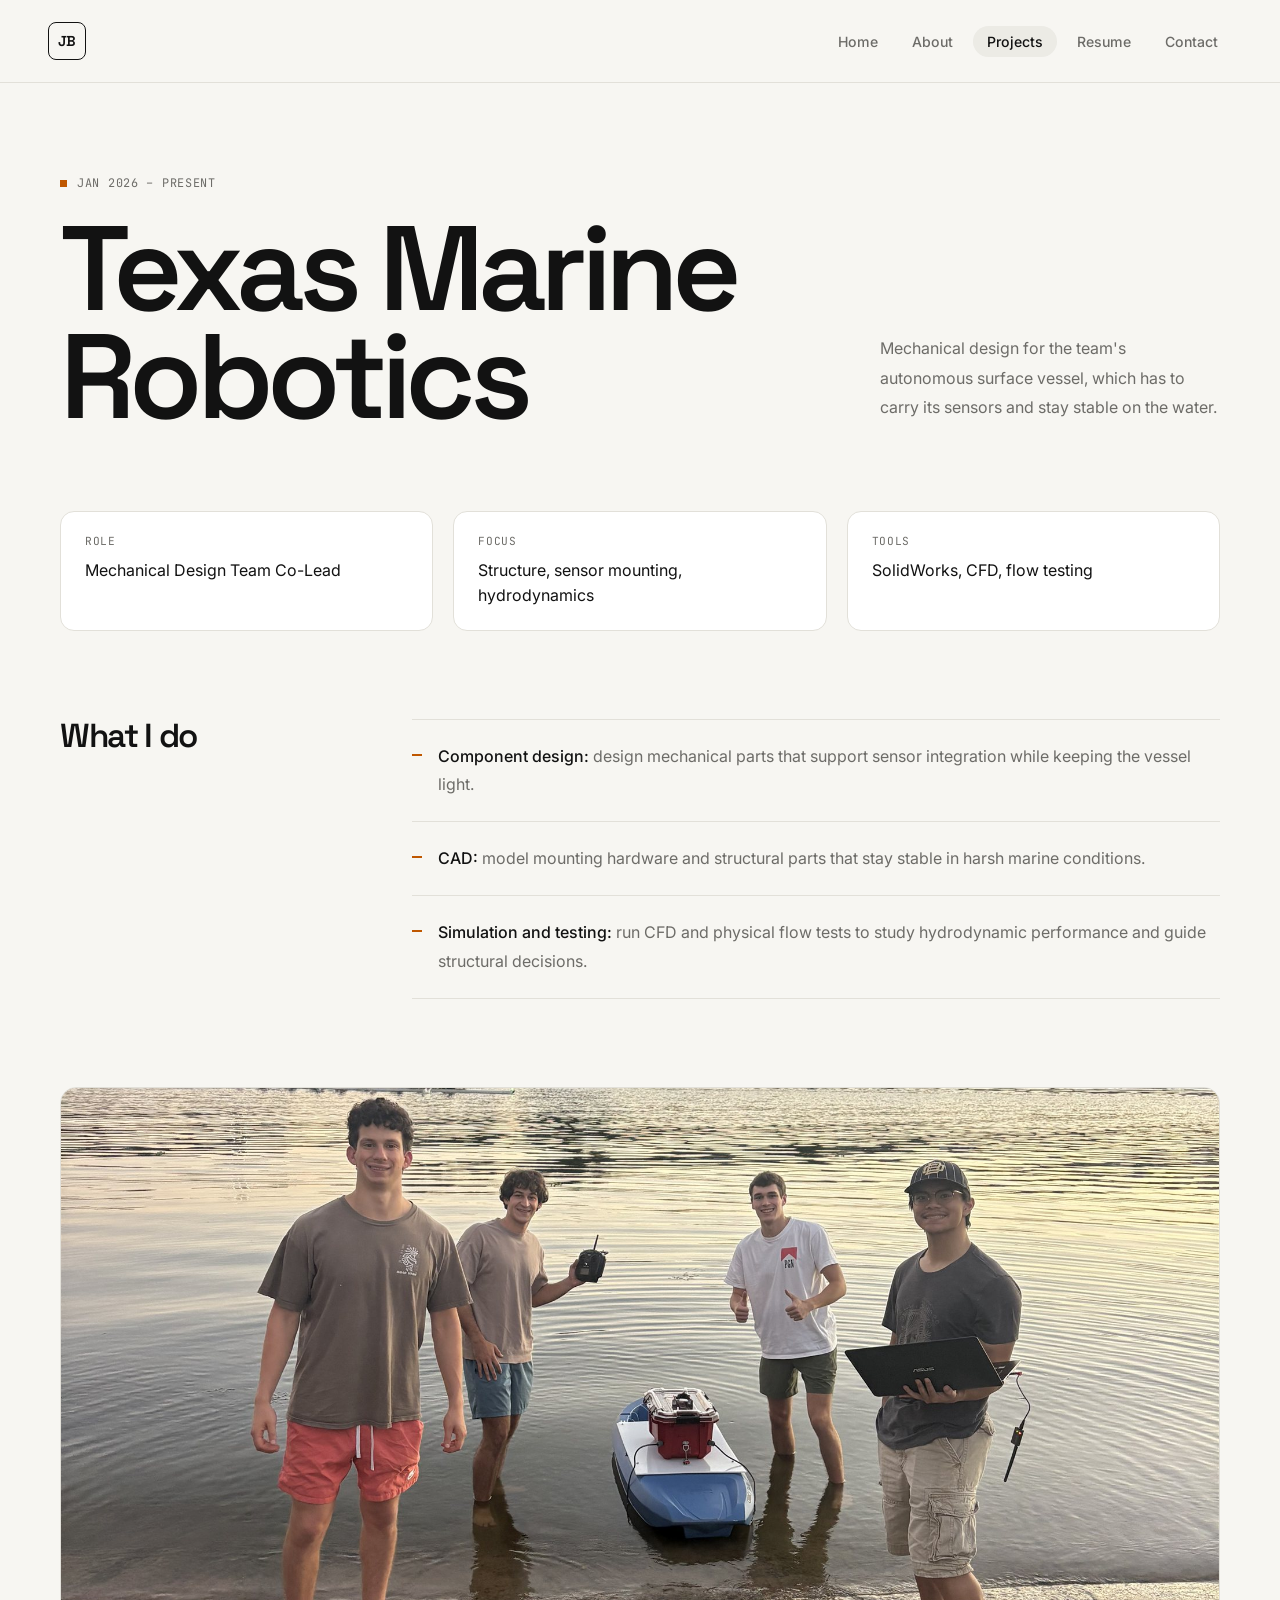
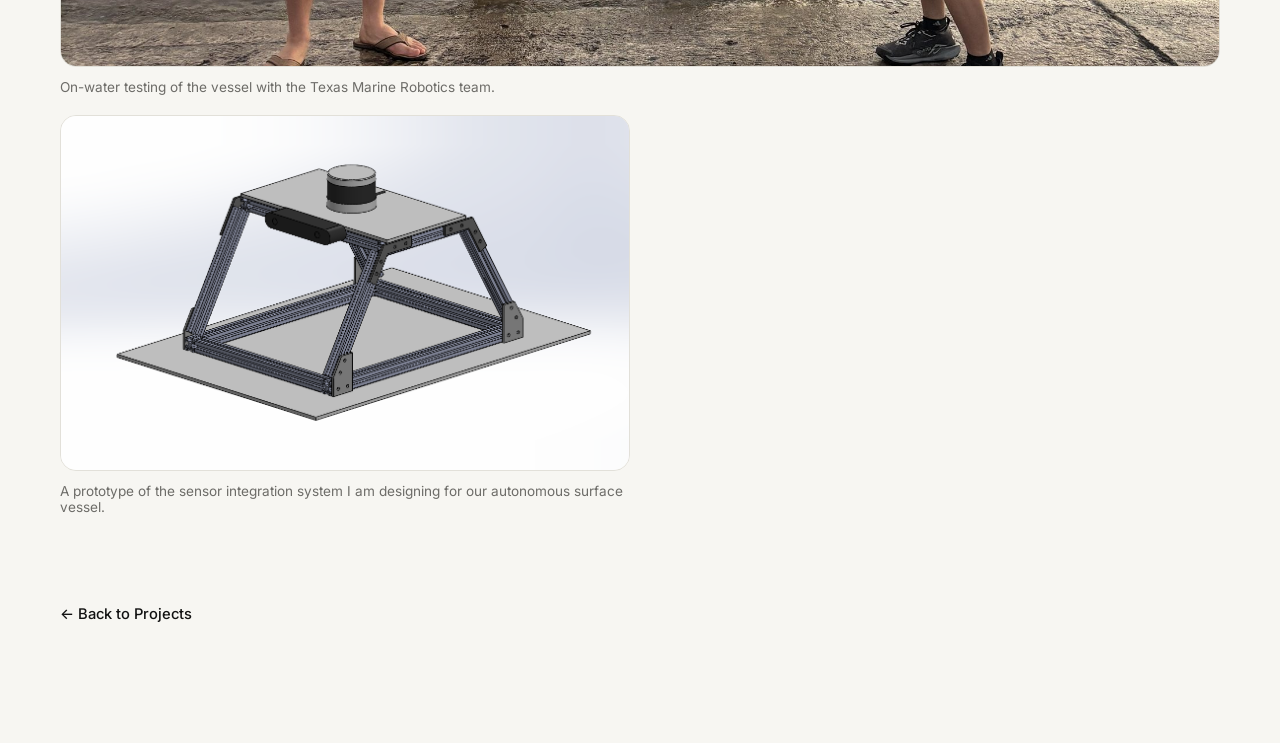
==== projects/texas-marine-robotics.html @ 9a5f4aa4 "Initial portfolio site Co-Authored-By: Claude Opus 5.5 <noreply@anthropic.com>" ====
<!DOCTYPE html>
<html lang="en">
<head>
  <meta charset="UTF-8">
  <meta name="viewport" content="width=device-width, initial-scale=1.0">
  <title>Texas Marine Robotics | Jake Blaustein</title>
  <link href="https://fonts.googleapis.com/css2?family=Inter:wght@400;500&family=JetBrains+Mono:wght@400;500&family=Space+Grotesk:wght@500;600&display=swap" rel="stylesheet">
  <link rel="stylesheet" href="../styles.css">
</head>
<body>
  <nav>
    <a href="../index.html" class="nav-logo">JB</a>
    <div class="nav-links">
      <a href="../index.html">Home</a>
      <a href="../about.html">About</a>
      <a href="../projects.html" class="active">Projects</a>
      <a href="../resume.html">Resume</a>
      <a href="../contact.html">Contact</a>
    </div>
  </nav>

  <main>
    <section class="hero">
      <div>
        <span class="label">Jan 2026 – Present</span>
        <h1 class="xl">Texas Marine Robotics</h1>
      </div>
      <p>Mechanical design for the team's autonomous surface vessel, which has to carry its sensors and stay stable on the water.</p>
    </section>

    <dl class="facts">
      <div><dt>Role</dt><dd>Mechanical Design Team Co-Lead</dd></div>
      <div><dt>Focus</dt><dd>Structure, sensor mounting, hydrodynamics</dd></div>
      <div><dt>Tools</dt><dd>SolidWorks, CFD, flow testing</dd></div>
    </dl>

    <section class="detail">
      <h2>What I do</h2>
      <ul class="highlights">
        <li><strong>Component design:</strong> design mechanical parts that support sensor integration while keeping the vessel light.</li>
        <li><strong>CAD:</strong> model mounting hardware and structural parts that stay stable in harsh marine conditions.</li>
        <li><strong>Simulation and testing:</strong> run CFD and physical flow tests to study hydrodynamic performance and guide structural decisions.</li>
      </ul>
    </section>

    <section class="figures">
      <figure>
        <img src="../images/tmr-team-launch.jpg" alt="Four Texas Marine Robotics members standing in the water with the team's autonomous surface vessel">
        <figcaption>On-water testing of the vessel with the Texas Marine Robotics team.</figcaption>
      </figure>
      <figure>
        <img src="../images/tmr-sensor-mast.png" alt="SolidWorks assembly of the sensor integration system: an aluminum extrusion frame carrying a spinning lidar sensor and a stereo camera on a top plate">
        <figcaption>A prototype of the sensor integration system I am designing for our autonomous surface vessel.</figcaption>
      </figure>
    </section>

    <a href="../projects.html" class="back-link">&larr; Back to Projects</a>
  </main>
</body>
</html>
---- styles.css ----
/* ==========================================================
   Jake Blaustein — Portfolio
   To change the look, edit the colors and fonts below.
   ========================================================== */

:root {
  --bg: #f7f6f2;        /* page background (warm off-white) */
  --surface: #ffffff;   /* cards */
  --text: #121212;
  --muted: #6d6c68;
  --line: #e2e0d9;
  --soft: #ecebe5;      /* image placeholders */
  --accent: #bf5700;    /* highlight color (burnt orange) */

  --font-display: "Space Grotesk", sans-serif;
  --font-body: "Inter", sans-serif;
  --font-mono: "JetBrains Mono", monospace;
}

* { box-sizing: border-box; }

html, body {
  margin: 0;
  min-height: 100%;
  font-family: var(--font-body);
  font-weight: 400;
  background: var(--bg);
  color: var(--text);
}

body { overflow-x: hidden; }

img { display: block; max-width: 100%; }
a { color: inherit; }

/* Small technical labels */
.label, .meta, .facts dt, .contact-label, .card-num {
  font-family: var(--font-mono);
  font-weight: 400;
  text-transform: uppercase;
  letter-spacing: 0.06em;
}

/* ---------- Nav ---------- */

nav {
  position: sticky;
  top: 0;
  z-index: 10;
  display: flex;
  justify-content: space-between;
  align-items: center;
  padding: 22px 48px;
  background: rgba(247, 246, 242, 0.92);
  backdrop-filter: blur(10px);
  -webkit-backdrop-filter: blur(10px);
  border-bottom: 1px solid var(--line);
}
.nav-logo {
  display: grid;
  place-items: center;
  width: 38px;
  height: 38px;
  border: 1.5px solid var(--text);
  border-radius: 8px;
  font-family: var(--font-display);
  font-size: 0.9rem;
  font-weight: 600;
  letter-spacing: -0.02em;
  text-decoration: none;
  transition: background 0.2s ease, color 0.2s ease;
}
.nav-logo:hover { background: var(--text); color: var(--bg); }
.nav-links { display: flex; gap: 6px; }
.nav-links a {
  color: var(--muted);
  font-size: 0.88rem;
  font-weight: 500;
  padding: 7px 14px;
  border-radius: 999px;
  text-decoration: none;
  transition: color 0.2s ease, background 0.2s ease;
}
.nav-links a:hover { color: var(--text); }
.nav-links a.active { color: var(--text); background: var(--soft); }

/* ---------- Layout ---------- */

main {
  width: min(1160px, calc(100% - 96px));
  margin: 0 auto;
  padding: 92px 0 120px;
}

.label {
  display: flex;
  align-items: center;
  gap: 10px;
  margin-bottom: 24px;
  color: var(--muted);
  font-size: 0.74rem;
}
.label::before {
  content: "";
  width: 7px;
  height: 7px;
  background: var(--accent);
  flex: none;
}

h1, h2, h3 {
  font-family: var(--font-display);
  font-weight: 600;
  margin: 0;
}

h1 {
  max-width: 900px;
  font-size: clamp(2.8rem, 6vw, 4.6rem);
  letter-spacing: -0.045em;
  line-height: 0.95;
}
h1.xl {
  font-size: clamp(3.6rem, 10vw, 7.5rem);
  letter-spacing: -0.055em;
  line-height: 0.9;
}

p {
  margin: 0 0 22px;
  color: var(--muted);
  font-size: 1rem;
  line-height: 1.85;
}

/* Arrow text links */
.links { display: flex; flex-wrap: wrap; gap: 12px; }
.link {
  display: inline-flex;
  align-items: center;
  gap: 10px;
  padding: 12px 20px;
  border: 1px solid var(--line);
  border-radius: 999px;
  background: var(--surface);
  color: var(--text);
  font-size: 0.92rem;
  font-weight: 500;
  text-decoration: none;
  transition: border-color 0.2s ease, background 0.2s ease, color 0.2s ease;
}
.link::after { content: "→"; transition: transform 0.2s ease; }
.link:hover { border-color: var(--text); }
.link:hover::after { transform: translateX(3px); }
.link.primary { background: var(--text); border-color: var(--text); color: var(--bg); }
.link.primary:hover { background: var(--accent); border-color: var(--accent); }

/* ---------- Home ---------- */

.home {
  min-height: calc(100vh - 84px);
  display: flex;
  flex-direction: column;
  justify-content: center;
  padding-top: 40px;
}
.home .tagline {
  max-width: 580px;
  margin-top: 36px;
  font-size: 1.1rem;
}
.home .tagline strong { color: var(--text); font-weight: 500; }
.home .links { margin-top: 48px; }

/* ---------- Page hero ---------- */

.hero {
  display: grid;
  grid-template-columns: minmax(0, 1fr) 340px;
  gap: 72px;
  align-items: end;
  margin-bottom: 80px;
}
.hero p { margin: 0 0 8px; }

/* ---------- Image placeholder ---------- */

.ph {
  display: grid;
  place-items: center;
  background-color: var(--soft);
  background-image:
    linear-gradient(var(--line) 1px, transparent 1px),
    linear-gradient(90deg, var(--line) 1px, transparent 1px);
  background-size: 24px 24px;
  color: var(--muted);
  font-family: var(--font-mono);
  font-size: 0.68rem;
  letter-spacing: 0.06em;
  text-transform: uppercase;
  text-align: center;
  padding: 12px;
}

/* ---------- Project overview cards ---------- */

.card-grid {
  display: grid;
  grid-template-columns: repeat(3, minmax(0, 1fr));
  gap: 20px;
  counter-reset: card;
}
.card {
  counter-increment: card;
  position: relative;
  min-height: 320px;
  display: flex;
  flex-direction: column;
  justify-content: space-between;
  gap: 34px;
  padding: 28px;
  background: var(--surface);
  border: 1px solid var(--line);
  border-radius: 16px;
  text-decoration: none;
  transition: border-color 0.2s ease, transform 0.2s ease, box-shadow 0.2s ease;
}
.card::before {
  content: counter(card, decimal-leading-zero);
  position: absolute;
  top: 28px;
  right: 28px;
  font-family: var(--font-mono);
  font-size: 0.74rem;
  color: var(--muted);
}
.card:hover {
  border-color: var(--text);
  transform: translateY(-3px);
  box-shadow: 0 12px 30px -18px rgba(0, 0, 0, 0.25);
}
.card-logo {
  width: 72px;
  height: 72px;
  border-radius: 12px;
  overflow: hidden;
}
.card-logo { border: 1px solid var(--line); }
.card-logo img { width: 100%; height: 100%; object-fit: cover; }
.card-logo.ph {
  background-image: none;
  font-family: var(--font-display);
  font-size: 0.95rem;
  font-weight: 600;
  letter-spacing: 0;
  color: var(--text);
  text-transform: none;
}
.meta {
  display: block;
  margin-bottom: 12px;
  color: var(--muted);
  font-size: 0.7rem;
  line-height: 1.7;
}
.card h2 {
  font-size: clamp(1.7rem, 2.8vw, 2.3rem);
  letter-spacing: -0.04em;
  line-height: 1;
}
.card p { max-width: 300px; margin: 14px 0 0; font-size: 0.95rem; line-height: 1.65; }
.card-link {
  display: inline-block;
  margin-top: 26px;
  font-size: 0.88rem;
  font-weight: 500;
  color: var(--text);
}
.card-link::after { content: " →"; }
.card:hover .card-link { color: var(--accent); }

/* ---------- Project detail ---------- */

.facts {
  display: grid;
  grid-template-columns: repeat(3, minmax(0, 1fr));
  gap: 20px;
  margin: 0 0 88px;
}
.facts div {
  padding: 22px 24px;
  background: var(--surface);
  border: 1px solid var(--line);
  border-radius: 14px;
}
.facts dt { color: var(--muted); font-size: 0.7rem; margin-bottom: 10px; }
.facts dd { margin: 0; font-size: 1rem; line-height: 1.55; }

.detail {
  display: grid;
  grid-template-columns: 280px minmax(0, 1fr);
  gap: 72px;
  margin-bottom: 88px;
}
.detail h2 {
  font-size: clamp(1.6rem, 2.6vw, 2.2rem);
  letter-spacing: -0.04em;
  line-height: 1;
}
.highlights { list-style: none; margin: 0; padding: 0; }
.highlights li {
  position: relative;
  padding: 22px 0 22px 26px;
  border-top: 1px solid var(--line);
  color: var(--muted);
  line-height: 1.8;
}
.highlights li::before {
  content: "";
  position: absolute;
  left: 0;
  top: 34px;
  width: 10px;
  height: 2px;
  background: var(--accent);
}
.highlights li:last-child { border-bottom: 1px solid var(--line); }
.highlights strong { color: var(--text); font-weight: 500; }
.highlights a { text-decoration-color: var(--accent); text-underline-offset: 3px; transition: color 0.2s ease; }
.highlights a:hover { color: var(--accent); }

.figures {
  display: grid;
  grid-template-columns: repeat(2, minmax(0, 1fr));
  gap: 20px;
  margin-bottom: 88px;
}
.figures figure { margin: 0; }
.figures figure:first-child { grid-column: span 2; }
.figures .ph, .figures img {
  width: 100%;
  aspect-ratio: 16 / 10;
  object-fit: cover;
  border-radius: 16px;
  border: 1px solid var(--line);
}
.figures figure:first-child .ph, .figures figure:first-child img { aspect-ratio: 16 / 8; }
/* Show images at their own shape instead of cropping to a fixed frame */
.figures.natural { align-items: start; }
.figures.natural figure:first-child { grid-column: auto; }
.figures.natural img,
.figures.natural figure:first-child img { aspect-ratio: auto; height: auto; }
.figures img.contain { object-fit: contain; background: #fff; }
.figures figcaption { margin-top: 12px; color: var(--muted); font-size: 0.85rem; }

.back-link {
  display: inline-block;
  font-size: 0.92rem;
  font-weight: 500;
  text-decoration: none;
}
.back-link:hover { color: var(--accent); }

/* ---------- About ---------- */

.about {
  display: grid;
  grid-template-columns: minmax(0, 1fr) 320px;
  gap: 72px;
  align-items: start;
}
.about h1 {
  font-size: clamp(2.2rem, 4vw, 3.3rem);
  line-height: 1.02;
}
.copy { max-width: 700px; margin-top: 48px; }
.about .links { margin-top: 40px; }
.portrait .ph, .portrait img {
  width: 100%;
  aspect-ratio: 4 / 5;
  object-fit: cover;
  object-position: center 20%;
  border-radius: 16px;
  border: 1px solid var(--line);
}

.about-facts {
  display: grid;
  grid-template-columns: repeat(2, minmax(0, 1fr));
  gap: 20px;
  margin-top: 110px;
}
.about-facts section {
  padding: 28px;
  background: var(--surface);
  border: 1px solid var(--line);
  border-radius: 16px;
}
.about-facts .label { margin-bottom: 18px; }
.about-facts .item { margin-bottom: 18px; }
.about-facts .item:last-child { margin-bottom: 0; }
.about-facts .item-title { font-weight: 500; line-height: 1.5; }
.about-facts .item-sub { color: var(--muted); font-size: 0.92rem; line-height: 1.7; }

/* ---------- Resume ---------- */

.resume-head {
  display: flex;
  justify-content: space-between;
  align-items: end;
  gap: 32px;
  margin-bottom: 56px;
  flex-wrap: wrap;
}
.resume-head p { margin: 24px 0 0; font-size: 0.92rem; }
.resume-viewer {
  border: 1px solid var(--line);
  border-radius: 16px;
  overflow: hidden;
  background: var(--surface);
}
.resume-viewer iframe {
  display: block;
  width: 100%;
  height: min(1150px, 135vw);
  border: 0;
}

/* ---------- Contact ---------- */

.intro { max-width: 560px; margin: 36px 0 72px; }
.contact-list { border-top: 1px solid var(--line); }
.contact-item {
  display: grid;
  grid-template-columns: 220px minmax(0, 1fr);
  gap: 24px;
  align-items: baseline;
  padding: 30px 0;
  border-bottom: 1px solid var(--line);
}
.contact-label { color: var(--muted); font-size: 0.74rem; }
.contact-link {
  font-family: var(--font-display);
  font-size: clamp(1.3rem, 3vw, 2rem);
  font-weight: 500;
  letter-spacing: -0.03em;
  text-decoration: none;
  word-break: break-word;
  transition: color 0.2s ease;
}
a.contact-link:hover { color: var(--accent); }

/* ---------- Responsive ---------- */

@media (max-width: 980px) {
  .card-grid { grid-template-columns: repeat(2, minmax(0, 1fr)); }
  .detail { grid-template-columns: 1fr; gap: 28px; }
}

@media (max-width: 820px) {
  nav { padding: 16px 24px; gap: 12px; }
  .nav-links { gap: 2px; overflow-x: auto; }
  .nav-links a { padding: 7px 10px; font-size: 0.82rem; }
  main { width: calc(100% - 48px); padding: 64px 0 88px; }
  .home { min-height: auto; padding-top: 20px; }
  .hero, .about, .card-grid, .about-facts { grid-template-columns: 1fr; }
  .hero { gap: 30px; margin-bottom: 56px; }
  .about { gap: 48px; }
  .portrait { max-width: 340px; }
  .about-facts { margin-top: 72px; }
  .card { min-height: 280px; }
  .facts { grid-template-columns: 1fr; gap: 12px; }
  .figures { grid-template-columns: 1fr; }
  .figures figure:first-child { grid-column: auto; }
  .contact-item { grid-template-columns: 1fr; gap: 10px; }
}

@media (max-width: 480px) {
  .nav-logo { display: none; }
  nav { justify-content: center; }
}
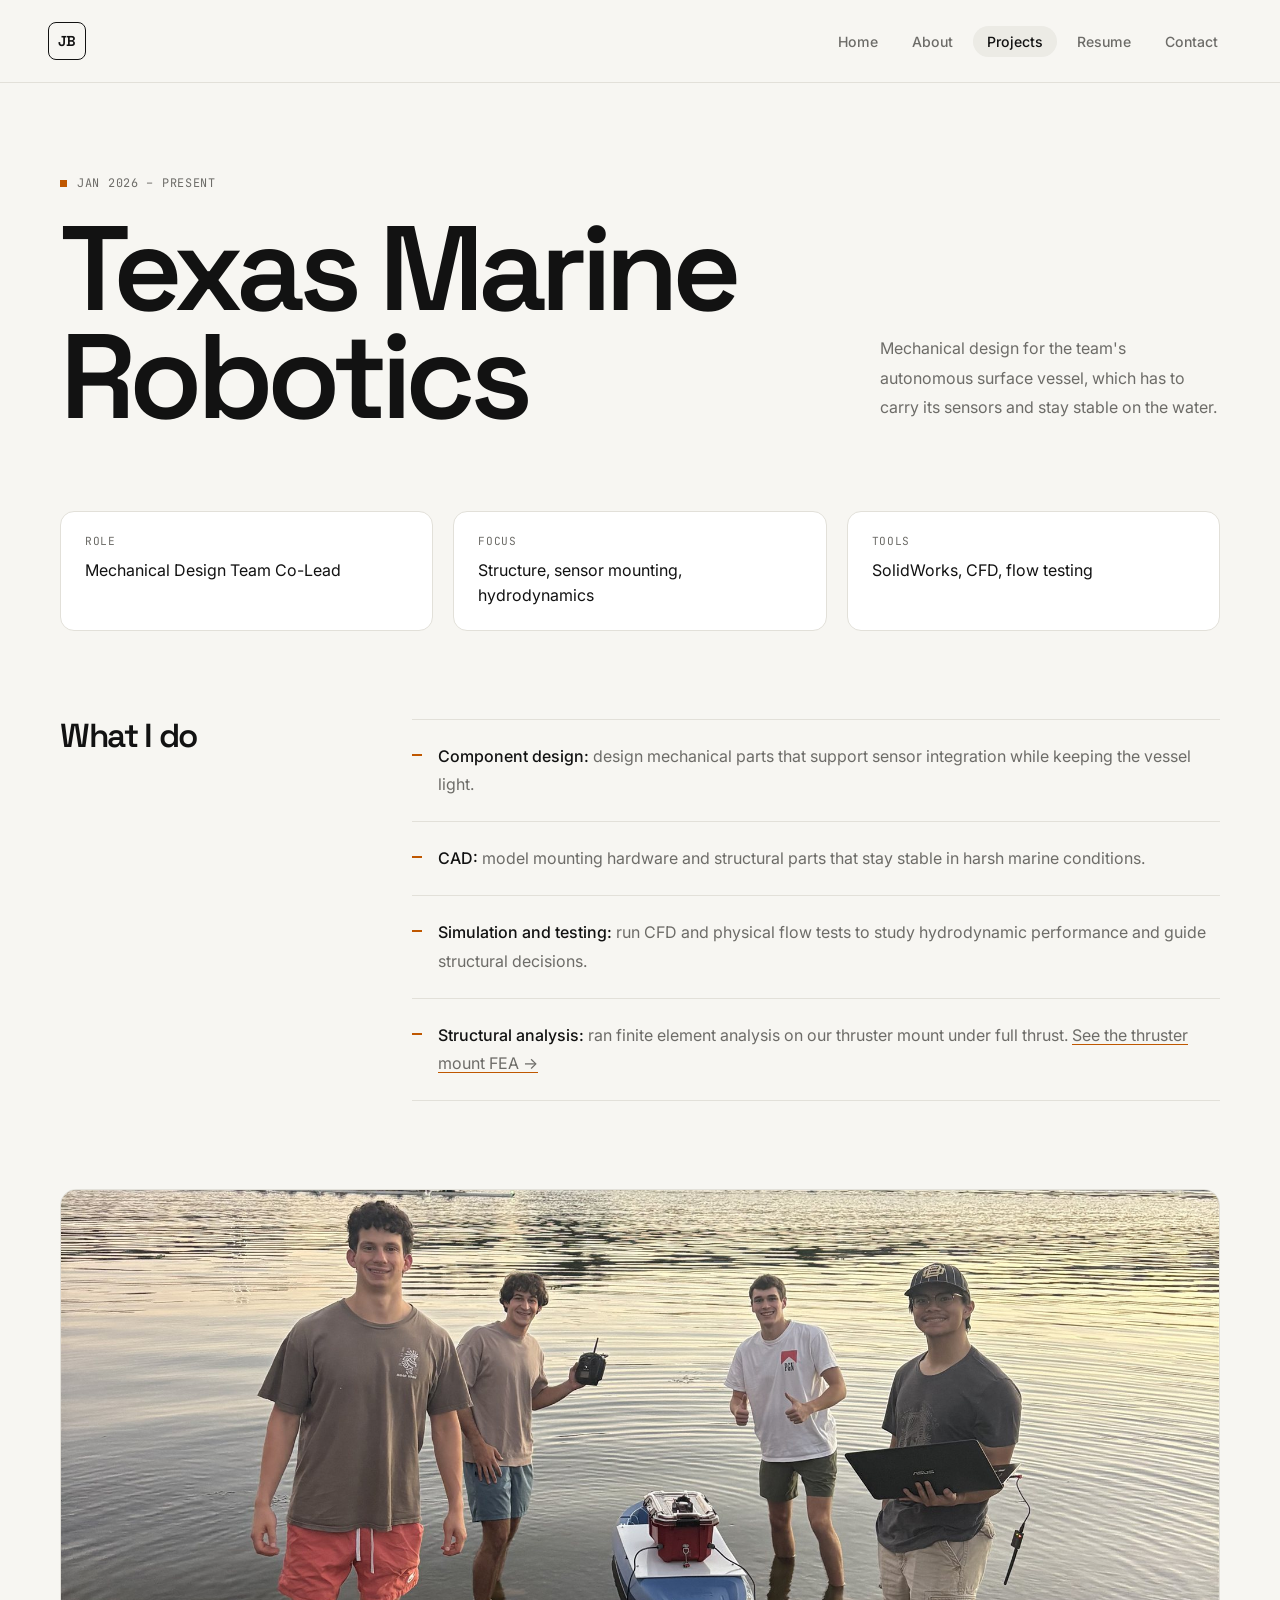
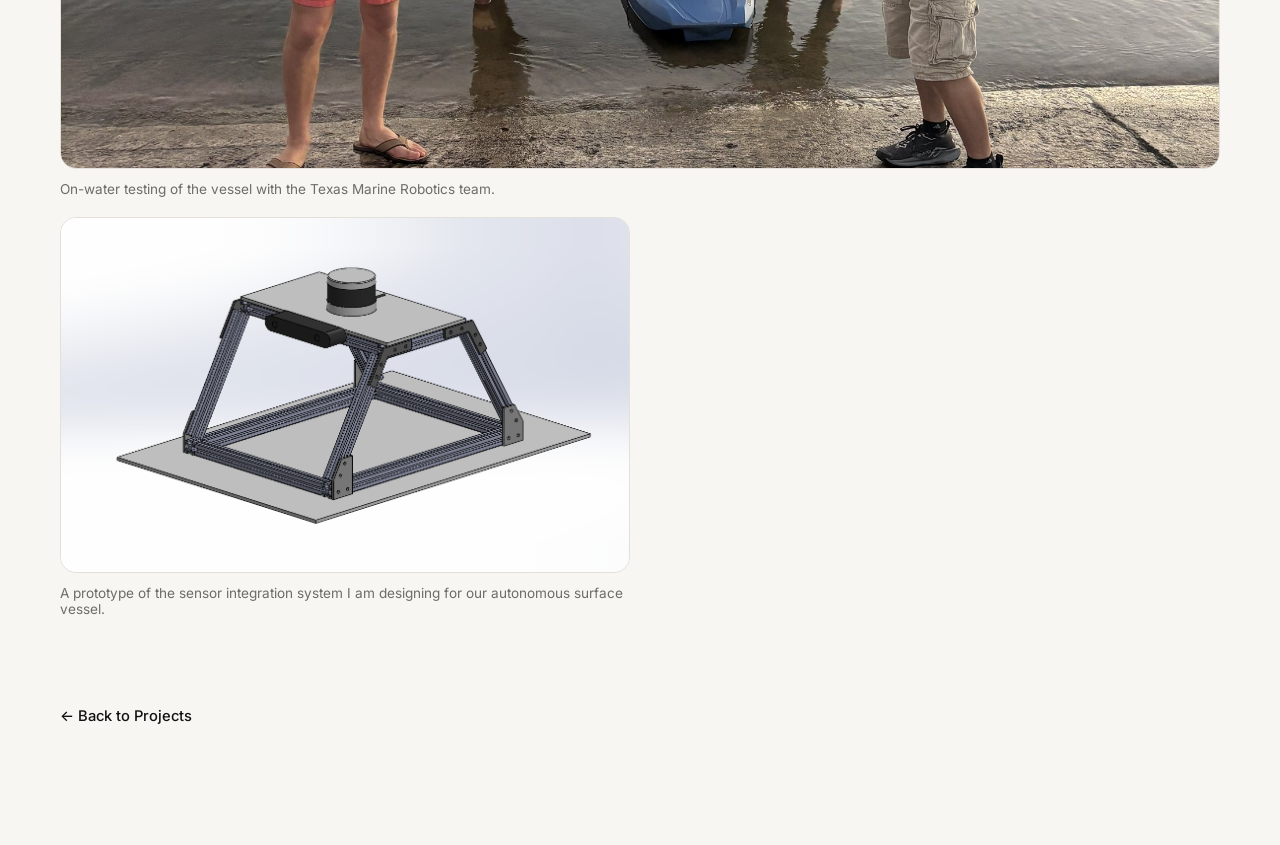
==== commit 7f573cff: "Add Texas Marine Robotics thruster mount FEA project Co-Authored-By: Claude Opus 5.5 <noreply@anthro" ====
--- a/projects/texas-marine-robotics.html
+++ b/projects/texas-marine-robotics.html
@@ -40,6 +40,7 @@
         <li><strong>Component design:</strong> design mechanical parts that support sensor integration while keeping the vessel light.</li>
         <li><strong>CAD:</strong> model mounting hardware and structural parts that stay stable in harsh marine conditions.</li>
         <li><strong>Simulation and testing:</strong> run CFD and physical flow tests to study hydrodynamic performance and guide structural decisions.</li>
+        <li><strong>Structural analysis:</strong> ran finite element analysis on our thruster mount under full thrust. <a href="tmr-thruster-mount.html">See the thruster mount FEA &rarr;</a></li>
       </ul>
     </section>
 
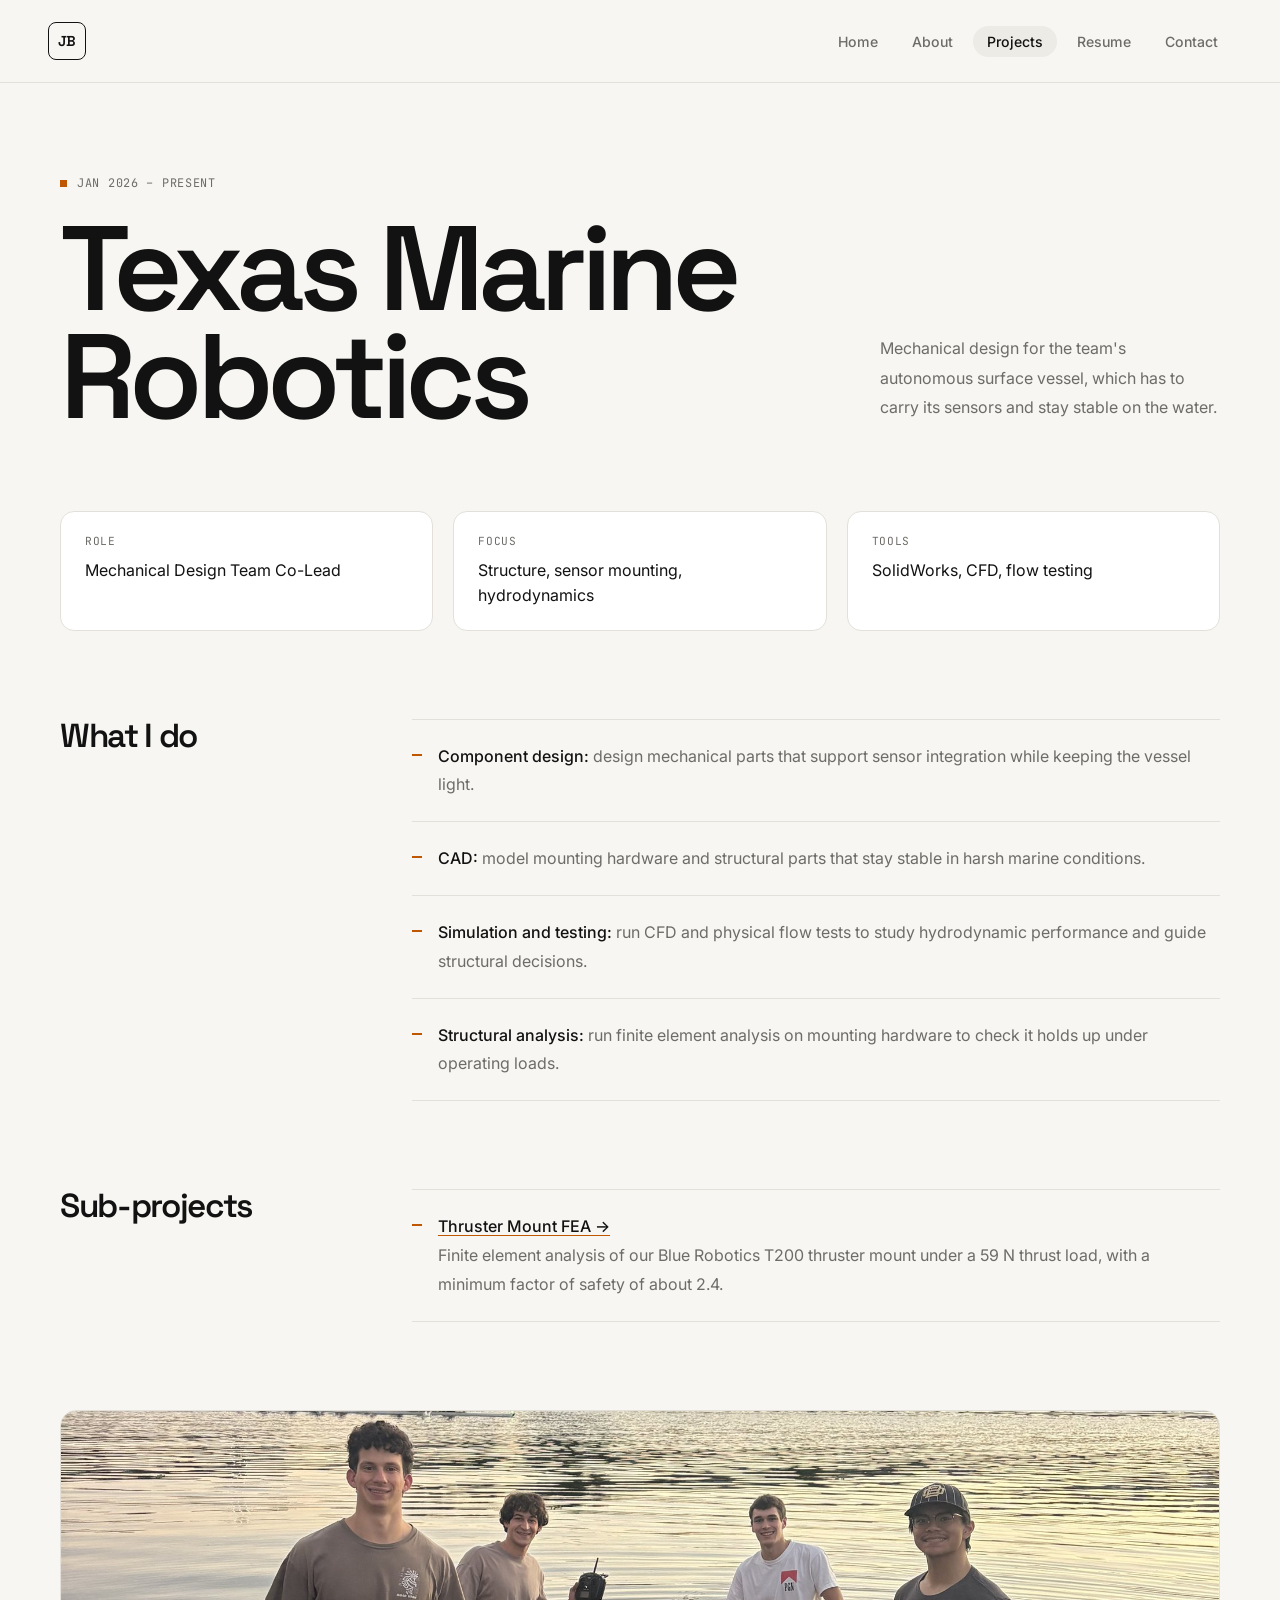
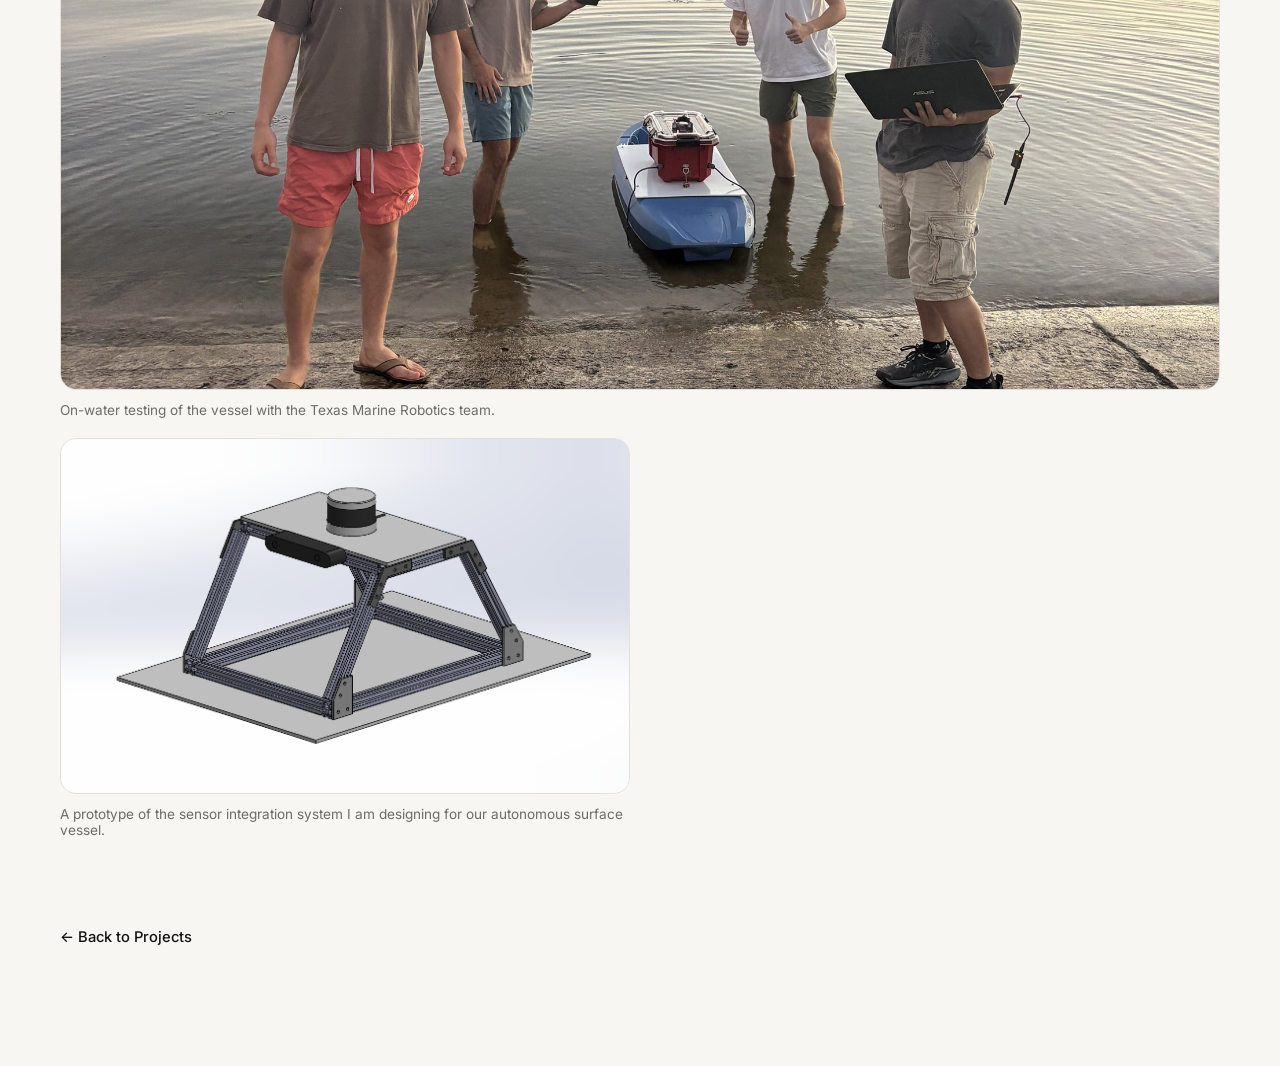
==== commit 6c1e72ce: "Move thruster mount FEA under the Texas Marine Robotics page Co-Authored-By: Claude Opus 5.5 <norepl" ====
--- a/projects/texas-marine-robotics.html
+++ b/projects/texas-marine-robotics.html
@@ -40,7 +40,14 @@
         <li><strong>Component design:</strong> design mechanical parts that support sensor integration while keeping the vessel light.</li>
         <li><strong>CAD:</strong> model mounting hardware and structural parts that stay stable in harsh marine conditions.</li>
         <li><strong>Simulation and testing:</strong> run CFD and physical flow tests to study hydrodynamic performance and guide structural decisions.</li>
-        <li><strong>Structural analysis:</strong> ran finite element analysis on our thruster mount under full thrust. <a href="tmr-thruster-mount.html">See the thruster mount FEA &rarr;</a></li>
+        <li><strong>Structural analysis:</strong> run finite element analysis on mounting hardware to check it holds up under operating loads.</li>
+      </ul>
+    </section>
+
+    <section class="detail">
+      <h2>Sub-projects</h2>
+      <ul class="highlights">
+        <li><strong><a href="tmr-thruster-mount.html">Thruster Mount FEA &rarr;</a></strong><br>Finite element analysis of our Blue Robotics T200 thruster mount under a 59 N thrust load, with a minimum factor of safety of about 2.4.</li>
       </ul>
     </section>
 
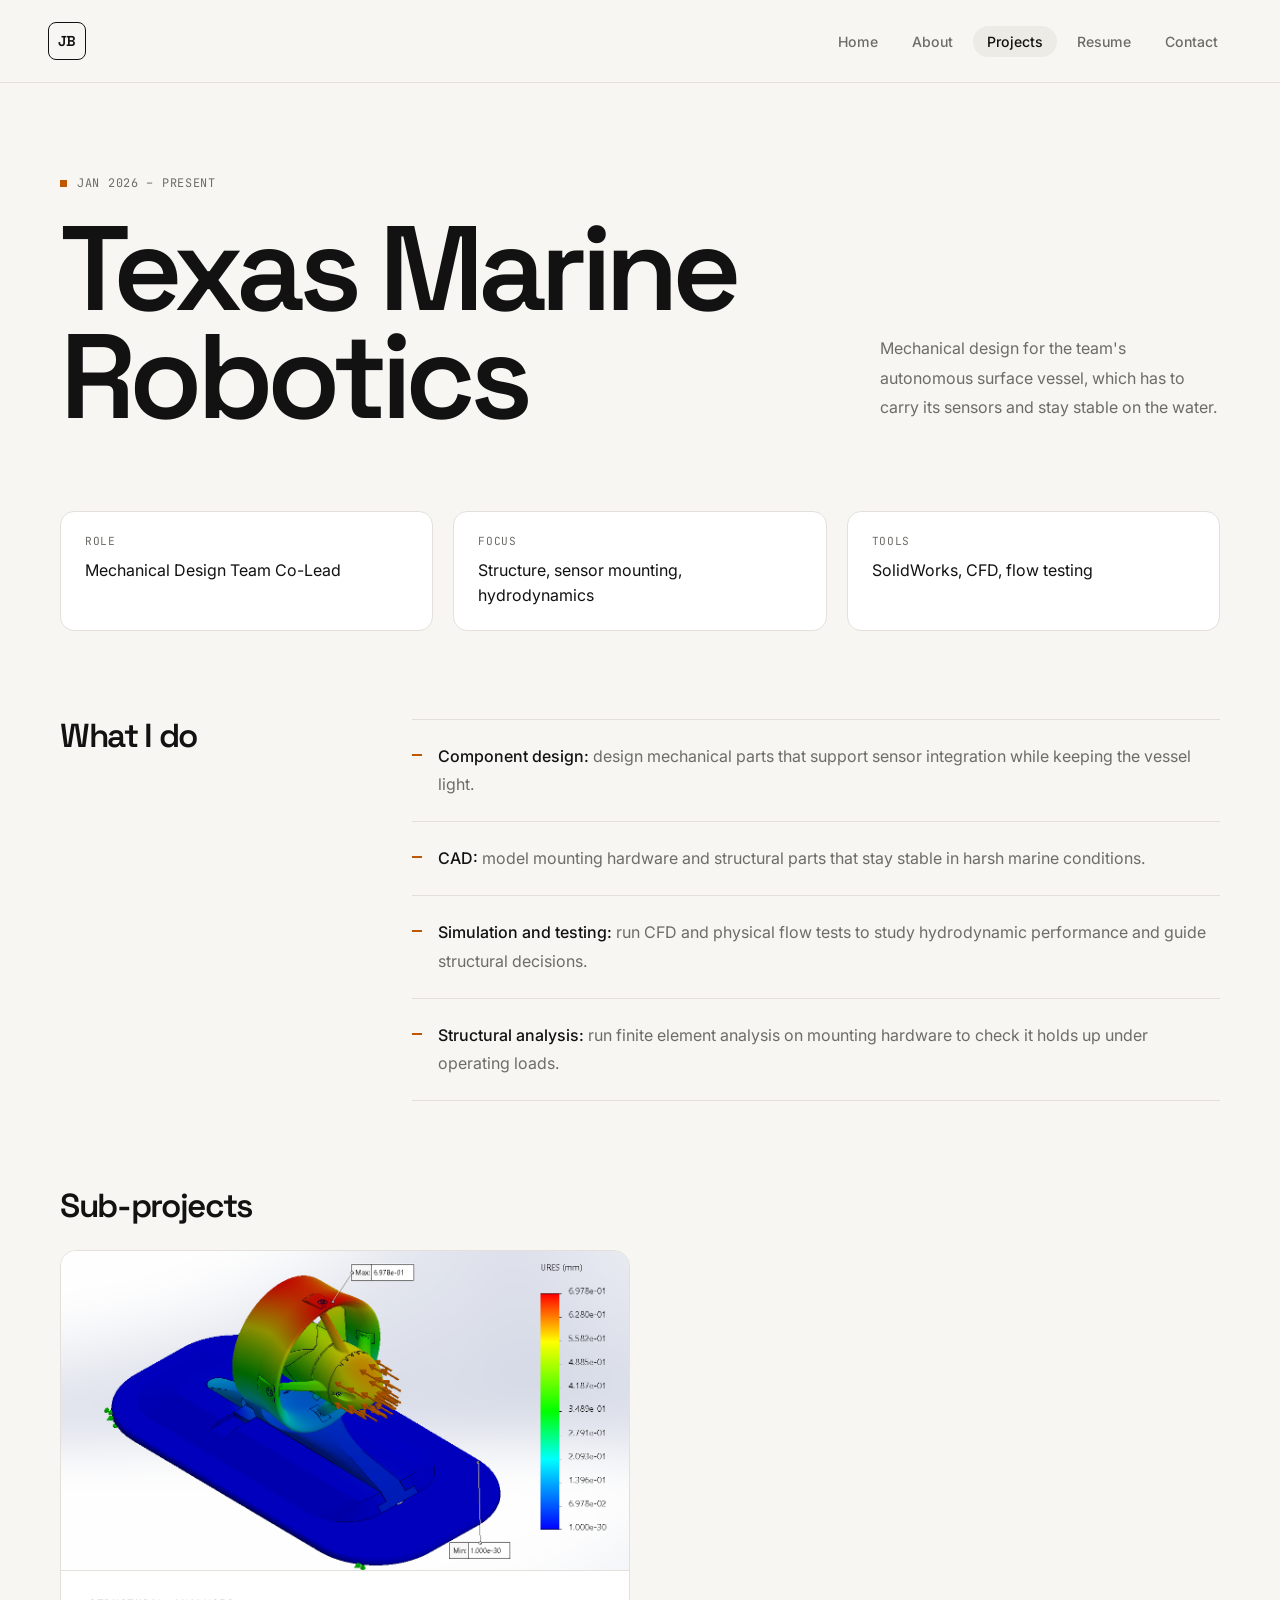
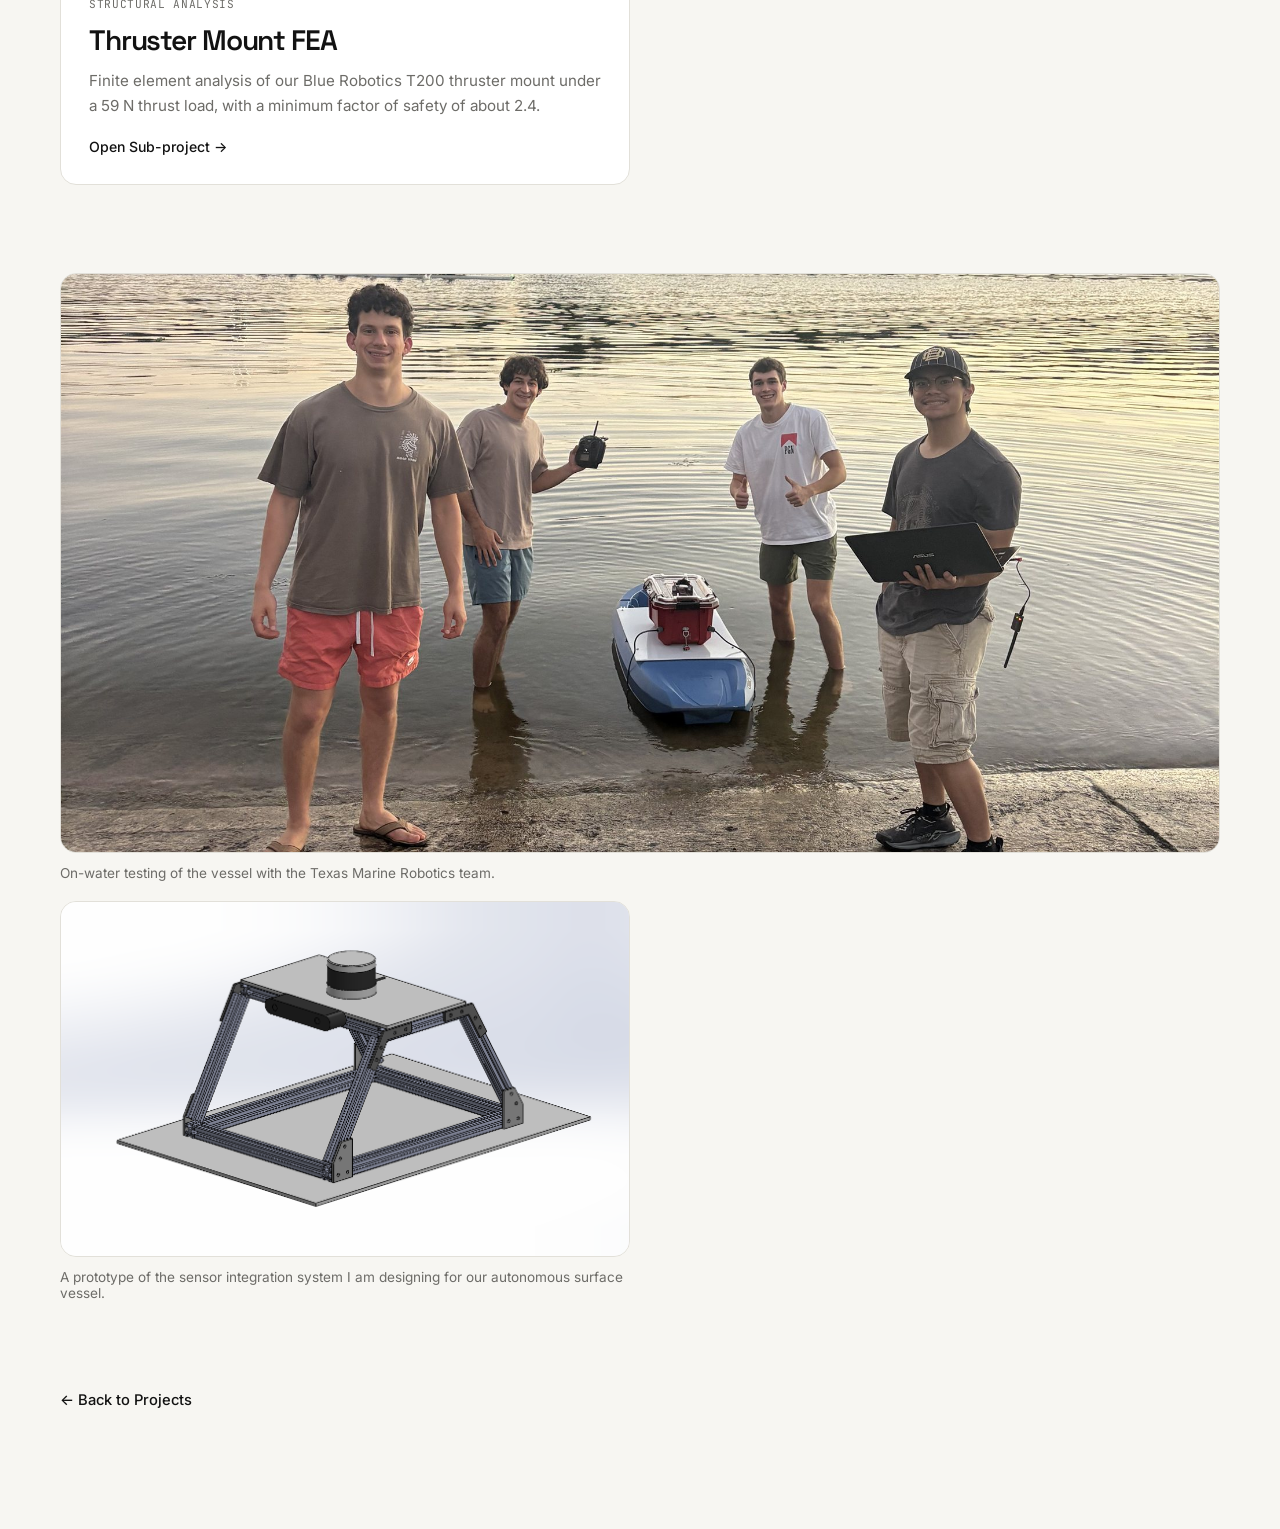
==== commit 603d1649: "Show TMR sub-projects as large image cards above the team photo Co-Authored-By: Claude Opus 5.5 <nor" ====
--- a/projects/texas-marine-robotics.html
+++ b/projects/texas-marine-robotics.html
@@ -44,11 +44,19 @@
       </ul>
     </section>
 
-    <section class="detail">
+    <section class="subprojects">
       <h2>Sub-projects</h2>
-      <ul class="highlights">
-        <li><strong><a href="tmr-thruster-mount.html">Thruster Mount FEA &rarr;</a></strong><br>Finite element analysis of our Blue Robotics T200 thruster mount under a 59 N thrust load, with a minimum factor of safety of about 2.4.</li>
-      </ul>
+      <div class="subproject-grid">
+        <a href="tmr-thruster-mount.html" class="subproject">
+          <img src="../images/tmr-mount-displacement.png" alt="Displacement plot of the T200 thruster mount under thrust">
+          <div class="subproject-body">
+            <span class="meta">Structural Analysis</span>
+            <h3>Thruster Mount FEA</h3>
+            <p>Finite element analysis of our Blue Robotics T200 thruster mount under a 59 N thrust load, with a minimum factor of safety of about 2.4.</p>
+            <span class="card-link">Open Sub-project</span>
+          </div>
+        </a>
+      </div>
     </section>
 
     <section class="figures">
--- a/styles.css
+++ b/styles.css
@@ -278,6 +278,52 @@
 }
 .card-link::after { content: " →"; }
 .card:hover .card-link { color: var(--accent); }
+
+/* Sub-project cards on a project page: two per row, image on top */
+.subprojects { margin-bottom: 88px; }
+.subprojects > h2 {
+  margin-bottom: 28px;
+  font-size: clamp(1.6rem, 2.6vw, 2.2rem);
+  letter-spacing: -0.04em;
+  line-height: 1;
+}
+.subproject-grid {
+  display: grid;
+  grid-template-columns: repeat(2, minmax(0, 1fr));
+  gap: 20px;
+}
+.subproject {
+  display: flex;
+  flex-direction: column;
+  overflow: hidden;
+  background: var(--surface);
+  border: 1px solid var(--line);
+  border-radius: 16px;
+  text-decoration: none;
+  transition: border-color 0.2s ease, transform 0.2s ease, box-shadow 0.2s ease;
+}
+.subproject:hover {
+  border-color: var(--text);
+  transform: translateY(-3px);
+  box-shadow: 0 12px 30px -18px rgba(0, 0, 0, 0.25);
+}
+.subproject img {
+  display: block;
+  width: 100%;
+  aspect-ratio: 16 / 9;
+  object-fit: cover;
+  border-bottom: 1px solid var(--line);
+}
+.subproject-body { padding: 24px 28px 28px; }
+.subproject h3 {
+  margin: 10px 0 0;
+  font-size: clamp(1.4rem, 2.2vw, 1.8rem);
+  letter-spacing: -0.04em;
+  line-height: 1.05;
+}
+.subproject p { margin: 12px 0 0; color: var(--muted); font-size: 0.95rem; line-height: 1.65; }
+.subproject .card-link { margin-top: 20px; }
+.subproject:hover .card-link { color: var(--accent); }
 
 /* ---------- Project detail ---------- */
 
@@ -470,7 +516,7 @@
   .about-facts { margin-top: 72px; }
   .card { min-height: 280px; }
   .facts { grid-template-columns: 1fr; gap: 12px; }
-  .figures { grid-template-columns: 1fr; }
+  .figures, .subproject-grid { grid-template-columns: 1fr; }
   .figures figure:first-child { grid-column: auto; }
   .contact-item { grid-template-columns: 1fr; gap: 10px; }
 }
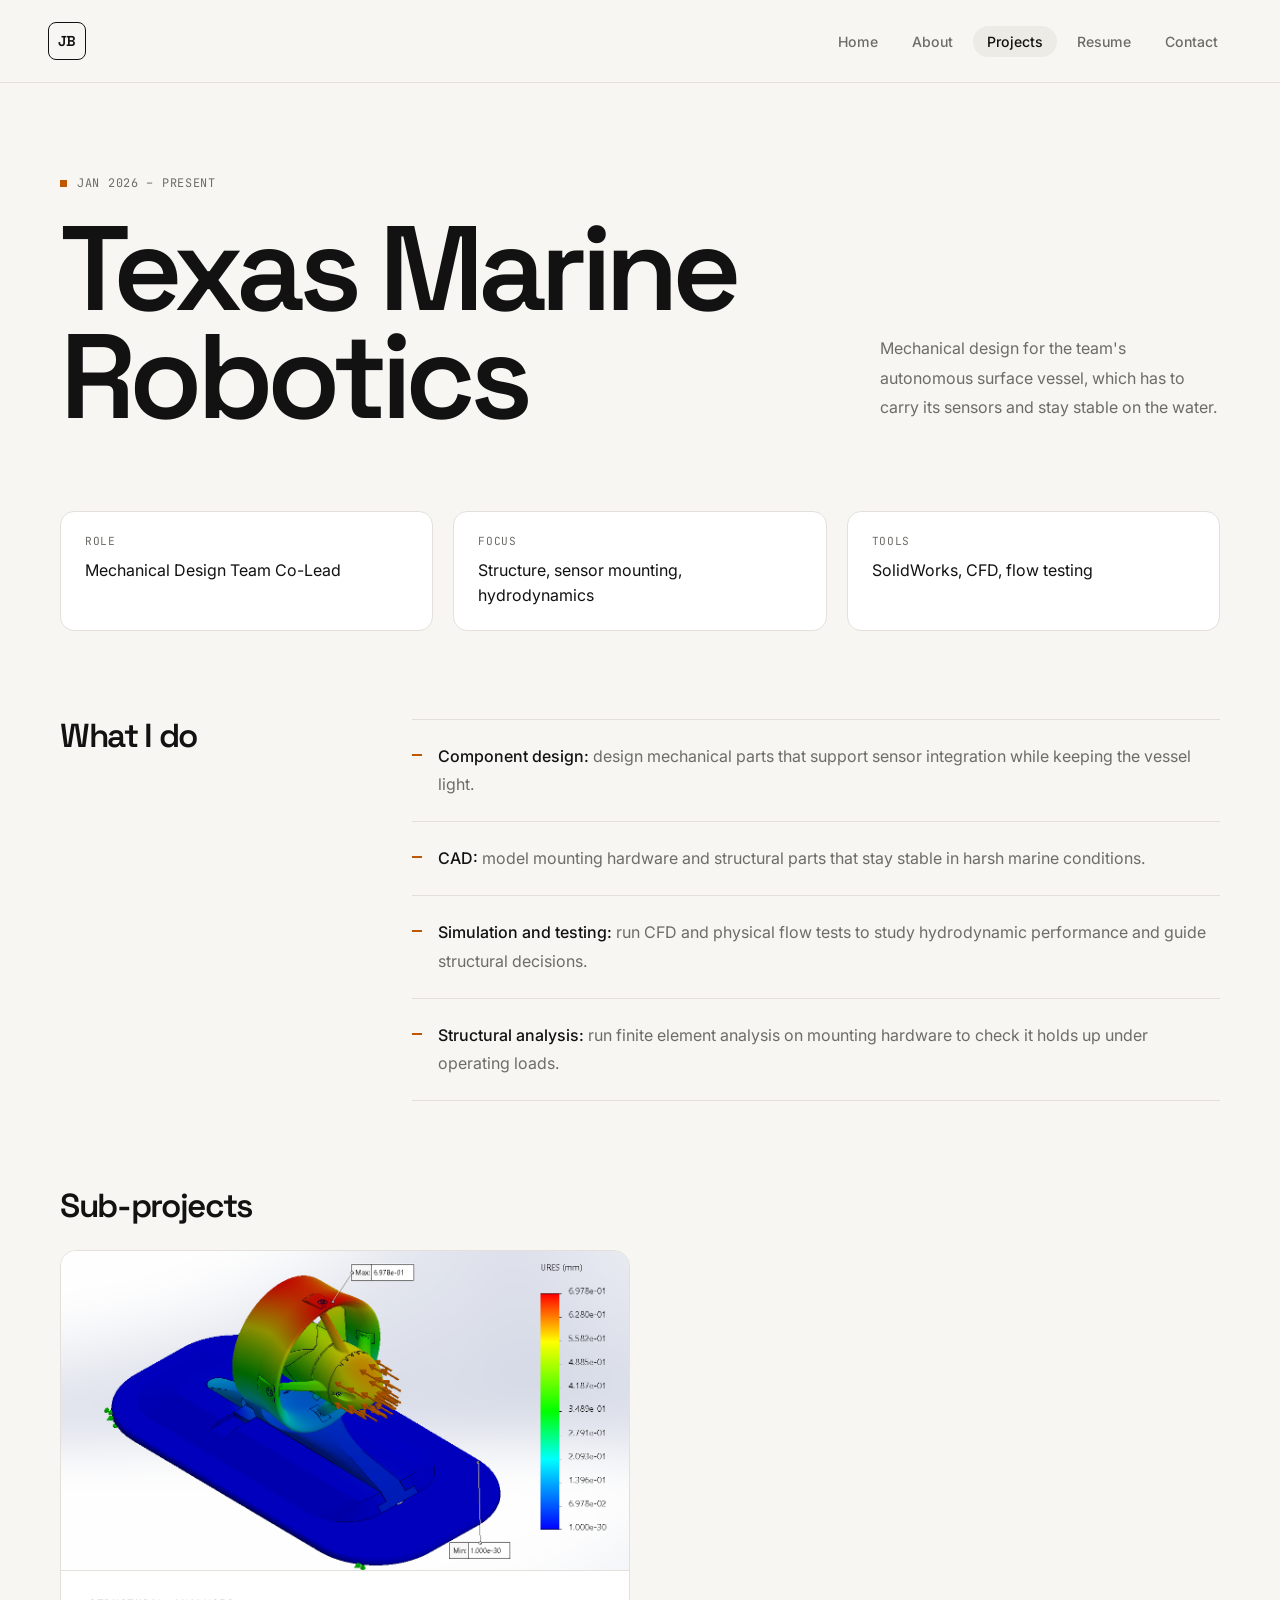
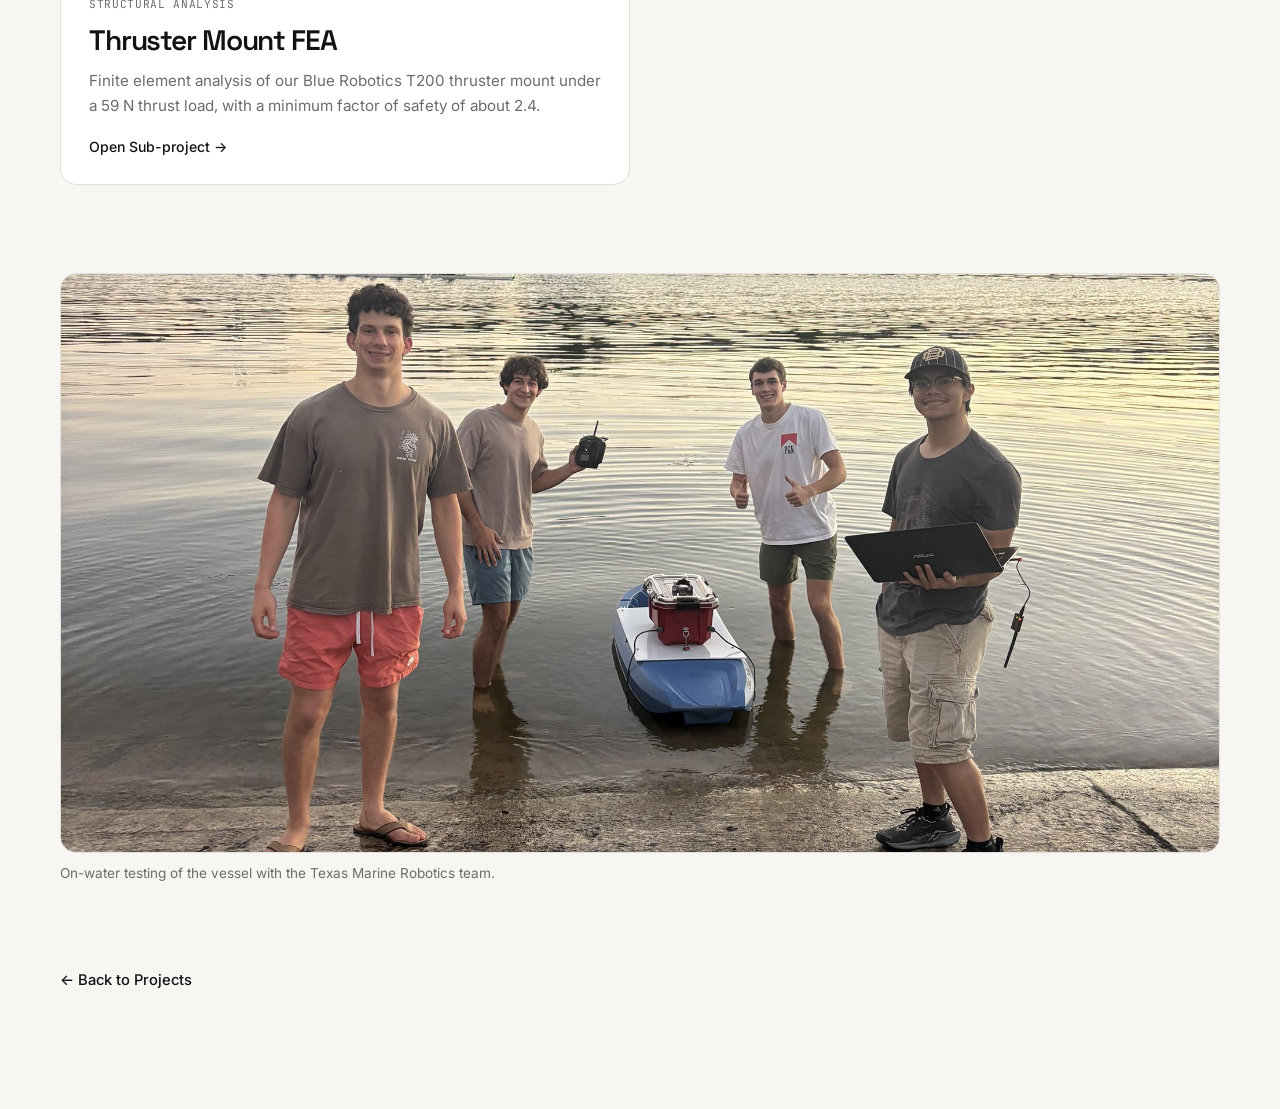
==== commit 37a88b5c: "Remove sensor integration prototype image from TMR page Co-Authored-By: Claude Opus 5.5 <noreply@ant" ====
--- a/projects/texas-marine-robotics.html
+++ b/projects/texas-marine-robotics.html
@@ -64,10 +64,6 @@
         <img src="../images/tmr-team-launch.jpg" alt="Four Texas Marine Robotics members standing in the water with the team's autonomous surface vessel">
         <figcaption>On-water testing of the vessel with the Texas Marine Robotics team.</figcaption>
       </figure>
-      <figure>
-        <img src="../images/tmr-sensor-mast.png" alt="SolidWorks assembly of the sensor integration system: an aluminum extrusion frame carrying a spinning lidar sensor and a stereo camera on a top plate">
-        <figcaption>A prototype of the sensor integration system I am designing for our autonomous surface vessel.</figcaption>
-      </figure>
     </section>
 
     <a href="../projects.html" class="back-link">&larr; Back to Projects</a>
--- a/styles.css
+++ b/styles.css
@@ -354,6 +354,11 @@
   line-height: 1;
 }
 .highlights { list-style: none; margin: 0; padding: 0; }
+/* Paragraph-style project description, used in place of a bullet list */
+.prose { max-width: 720px; }
+.prose p:last-child { margin-bottom: 0; }
+.prose strong { color: var(--text); font-weight: 500; }
+
 .highlights li {
   position: relative;
   padding: 22px 0 22px 26px;
